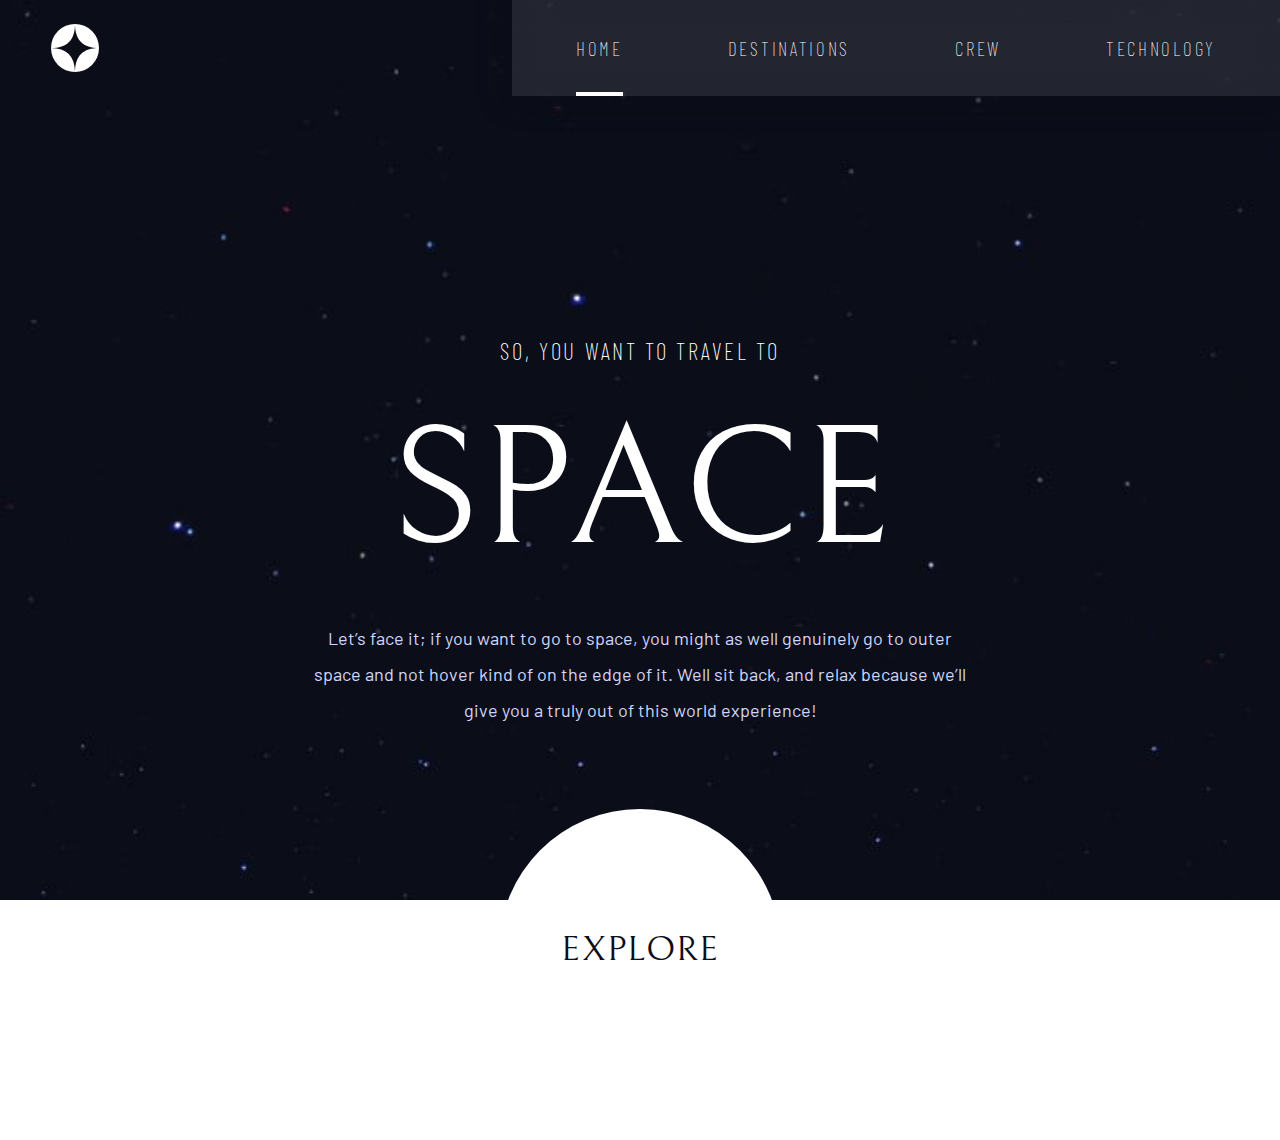
==== index.html @ 18104a9a "Completed project preview 1 commit" ====
<!DOCTYPE html>
<html lang="en" dir="ltr">
  <head>
    <meta charset="utf-8">
    <meta name="viewport" content="width=device-width, initial-scale=1.0">
    <link rel="icon" type="image/png" sizes="32x32" href="./assets/favicon-32x32.png">

    <title>Frontend Mentor | Space tourism website</title>
    <link rel="stylesheet" href="./css/stylesindexnavigation.css">
    <link rel="stylesheet" href="./css/stylesindexbody.css">

    <link rel="preconnect" href="https://fonts.googleapis.com">
    <link rel="preconnect" href="https://fonts.gstatic.com" crossorigin>
    <link href="https://fonts.googleapis.com/css2?family=Barlow&family=Barlow+Condensed:wght@200;400&family=Bellefair&display=swap" rel="stylesheet">

  </head>
  <body>

    <!-- This is header portion -->
    <img class="imgbrand" src="./assets/shared/logo.svg" alt="Logo">
    <input id="checking" type="checkbox" checked="checked">
    <label for="checking" class="btn-ham"><img src="./assets/shared/icon-hamburger.svg" alt=""> </label>
    <label for="checking" class="btn-close"><img src="./assets/shared/icon-close.svg" alt=""> </label>
    <div class="sidebar">
      <a class=" pointers " href="./html/technology-vehicle.html"><p><span class="count-nav">03</span> TECHNOLOGY</p></a>
      <a class=" pointers" href="./html/crew-pilot.html"><p><span class="count-nav">02</span> CREW</p></a>
      <a class=" pointers" href="./html/destination-moon.html"><p><span class="count-nav">01</span> DESTINATIONS</p></a>
      <a class=" pointers active" href="./index.html"><p><span class="count-nav">00</span> HOME</p></a>
    </div>
    <hr class="accent">
    <!-- ---------------------- -->

    <!-- This is body -->
    <div id="mainbody">
    <div class="row">
      <div class="one-side">
        <div class="text-container">
            <h4 class="sub-heading">So, you want to travel to</h4>
            <h1 class="heading">SPACE</h1>
            <p class="description">Let’s face it; if you want to go to space, you might as well genuinely go to
            outer space and not hover kind of on the edge of it. Well sit back, and relax
            because we’ll give you a truly out of this world experience!</p>
        </div>
      </div>
      <div class="other-side">
        <div class="btnspace">
          <p class="bigbtn"> <a href="./html/destination-moon.html">Explore</a></p>
        </div>
      </div>
    </div>
  </div>
  <!-- ---------------------- -->

  </body>
</html>
---- css/stylesindexnavigation.css ----
body, html {
    font-size: 100%;
    margin: 0;
    font-family: 'Barlow Condensed', sans-serif;
}

.accent{
    display: none;
    position: absolute;
    top: calc(3vw + 3vw - 1px);                 /* calc (0.5*height of sidebar + top position distance of sidebar - half the height of accent line) */
    left: 11vw;
    right: 55vw;
    border: 0;
    border-top: 2px solid white;
    opacity: 0.25;
    margin: 0;
}

.sidebar::before {
    content: '';
    position: absolute;
    top: 0;
    bottom: 0;
    left: 0;
    right: 0;
    margin: 0;
    filter: blur(15px);
    z-index: -1;
}

/* -------------NOTE - The values of em and rem are getting 
                                        influenced by the html font-size
                                                         declared in the other css stylesheet in the same document. */

.sidebar a{
    color: white;
    font-size: 1em;
    text-decoration: none;
    font-style: normal;
    font-weight: 100;
    letter-spacing: 2.7px;
    display: flex;
    align-items: center;
  }

.imgbrand {
    min-height: 48px; min-width: 48px;
    height: 3vw; width: 3vw;
}

span{
    font-weight: 700;
}
  /*  */

/* HiDPI screens */
@media all and (min-width: 1440px) {

    html,body    {
        font-size: 1vw;
    }

    body, .sidebar::before {
        background-image: url(../assets/home/background-home-desktop.jpg);
        background-attachment: fixed;
        background-size: cover;
    }

    .sidebar::before {
        margin: -30px -30px;
    }

    .sidebar {
        min-height: 96px;
        height: 6vw;
        width: 57vw;
        background-color: rgb(255, 255, 255);
        background-color: rgba(255, 255, 255, 0.1);
        display: flex;
        flex-direction: row-reverse;
        position: absolute;
        right: 0; top: 3vw;
        transition: visibility .5s;
        justify-content: space-between;
        align-items: center;
        overflow: hidden;
    }

    input[type="checkbox"] {
        display: none;
    }
    label {
        display: none;
    }

    .sidebar a:nth-last-child(1) {
        margin-left: 8vw;
    }
    
    .sidebar a:first-child {
        margin-right: 8vw;
    }

    .imgbrand {
        position: absolute;
        left: 3.5vw; top: calc(3vw + 3vw - 1.5vw);
    }

    .accent {
        display: block;
    }
    @media all and (max-width: 1600px) {
        .accent{ 
            top: calc(48px + 3vw);          /* calc (min_height of sidebar + top position distance of sidebar - half the height of accent line) */
        }
        .imgbrand {
            top: calc(48px + 3vw - 24px);
        }
    }
    .active::after { 
        position: absolute;
        left: 0; bottom: 0; right: 0;
        content: '';
        border: solid 0.2vw white;
    }
    
    .pointers:hover::after{
        position: absolute;
        left: 0; bottom: 0; right: 0;
        content: '';
        border: solid 0.2vw white;
    }
    .pointers{
        position: relative;
        height: 100%;
    }

}

/* Tablet and small laptops */
@media all and (min-width: 768px) and (max-width: 1439px) {

    html,body {
        font-size: 100%;
    }

    body, .sidebar::before {
      background-image: url(../assets/home/background-home-tablet.jpg);
      background-attachment: fixed;
      background-size: cover;
    }
    .sidebar {
        min-height: 96px;
        height: 10vh;
        width: 60%;
        background-color: rgb(255, 255, 255);
        background-color: rgba(255, 255, 255, 0.1);
        display: flex;
        flex-direction: row-reverse;
        position: absolute;
        right: 0;
        transition: width .1s, visibility .5s;
        justify-content: space-between;
        align-items: center;
        top: 0;
    }
    
    span {
        display: none;
    }
    
    input[type="checkbox"] {   
        display: none;}
    
    label {
        display: none;
    }
    .sidebar a:nth-last-child(1) {
        margin-left: 5vw;
        /* box-sizing: border-box; */
    }
    
    .sidebar a:first-child {
        margin-right: 5vw;
    }
    .imgbrand {
        position: absolute;
        left: 4vw; top: calc(5vh - 2.5vh);
    }  
    @media all and (height< 980px) {
        .imgbrand{
            top: 24px;
        }
    }
    .active::after { 
        position: absolute;
        left: 0; bottom: 0; right: 0;
        content: '';
        border: solid 0.3vh white;
    }
    .pointers{
        position: relative;
        height: 100%;
    }

}

 /* Phone screens */ 
 @media all and (min-width: 200px) and (max-width: 767px) {
    
    html, body{
        font-size: 16px;
    }
    
    body, .sidebar::before {
        background-image: url(../assets/home/background-home-mobile.jpg);
        background-attachment: fixed;
        background-size: cover;
    }

    .sidebar::before {
        margin-left: -30px;
    }

    label{
        position: absolute;
        right: 24px; top: 33px;
        z-index: 1005;
    }

    .sidebar{
        min-height: 350px;
        /* height: 100%; */
        width: 218px;
        background-color: rgb(255, 255, 255);
        background-color: rgba(255, 255, 255, 0.1);
        display: flex;
        flex-direction: column-reverse;
        text-align: left;
        position: absolute;
        right: 0; top: 0; bottom: 0;
        transition: width .5s, visibility .5s;
        padding-top: 80px;
        padding-left: 32px;
        justify-content: flex-end;
        overflow-x: hidden;
    }

    input[type="checkbox"] {display: none;}

    input[type="checkbox"]:checked ~ .sidebar{
      width: 0;
      overflow-x: hidden;
      visibility: collapse;
    }
  
    input[type="checkbox"]:checked ~ .btn-close{
      display: none;
    }
    input[type="checkbox"]:checked ~ #mainbody {
        z-index: 20;
    }
  
    input[type="checkbox"]:not(:checked) ~ .btn-ham{
      display: none;
    }

    .imgbrand {
        position: relative;
        min-height: 40px; min-width: 40px;
        height:40px; width: 40px;
        left: 24px; top: 24px;
    }
    .pointers p {
        position: relative;
        width: 100%;
        /* height: 100%; */
    }
    .active p::after { 
        position: absolute;
        top: 0; bottom: 0; right: 0;
        content: '';
        border: solid 0.2vw white;
    }
}
---- css/stylesindexbody.css ----
#mainbody {
    position: relative;
    margin-top: 5vw;
    color: white;
    text-align: center;
    padding: 50px 11vw 50px;
    display: block;
    justify-content: center;
  }

  .row {
    min-width: 327px;
    width: 80vw;
    display: flex;
    column-gap: 15vw;
  }

  #mainbody h1 {
    font-family: 'Bellefair', serif;
    font-size: 6rem;
    font-weight: normal;
    line-height: 1.5rem;
  }

  #mainbody h4 {
    font-weight: 200;
    font-size: 1.2rem;
    text-transform: uppercase;
    letter-spacing: 2.7px;
  }

  .description {
    font-family: 'Barlow', sans-serif;
    font-size: 0.9375rem;
    margin: 0;
    color: #D0D6F9;
    line-height: 1.8;
  }

  .other-side{
    display: flex;
    justify-content: center;
  }

  .bigbtn {
    display: flex;
    justify-content: center;
    align-items: center;
    min-height: 150px ; min-width: 150px;
    height: 12vmax; width: 12vmax;
    border-radius: 50%;
    background-color: white;
    margin: 0;
  }

  .bigbtn a {
    text-transform: uppercase;
    text-decoration: none;
    color: #0B0D17;
    font-family: 'Bellefair', serif;
    font-style: normal;
    font-weight: normal;
    font-size: 1.25rem;
    letter-spacing: 1.25px;
  }

  /* HiDPI screens */
@media all and (min-width: 1439.5px) {
    html {
        font-size: 1vw;       /* DONOT TOUCH THESE VALUES */
    }
    .bigbtn {
        height: 19vw; width: 19vw;
    }
    #mainbody {
        margin-top: 15vw;
    }
    .text-container {
      text-align: left;
    }
    #mainbody h1 {      
      font-size: 10rem;
    }
    #mainbody h4 {      
      font-size: 1.9rem;
      letter-spacing: 4.725px;
    }
    .description {
      font-size: 1.1rem;
    }
    .text-container {
      padding-right: 4%;
    }
    .bigbtn a {
      font-size: 2.15rem;
      letter-spacing: 1.25px;
    }
    .other-side{
      display: flex;
      justify-content: unset;
      flex-direction: column-reverse;
      width: 108vw;
      align-items: center;
    }
    .bigbtn:hover {
      box-shadow: 0 0 0 4vw rgba(255,255,255,0.2);
    }
}

/* Tablet and small laptops */
@media all and (min-width: 768px) and (max-width: 1439px) {
    html {
        font-size: 1.5vmax;     /* DONOT TOUCH THESE VALUES */
    }
    #mainbody {
        margin-top: 20vw;
        margin: inherit auto 60px;
    }
    .bigbtn {
        height: 22vmax; width: 22vmax;
    }
    .bigbtn a {
        font-size: 1.85rem;
    }
    #mainbody h1 {
        font-size: 8.8rem;
    }
    .row {
        width: 52vw;
        display: block;
        margin: 0 auto;
    }
    .description {
        line-height: 2;
        margin-bottom: 81px;
    }
}

 /* Phone screens */ 
 @media all and (min-width: 200px) and (max-width: 767px) { 
    #mainbody {
        z-index: -2;
        margin-top: 12vw;
        padding-left: 1vw; padding-right: 1vw;
    }
    .bigbtn {
      height: 20vh; width: 20vh;
    }
    .row {
      display: block;
      margin: 0 auto;
    }
    .description {
      line-height: 2;
      margin-bottom: 81px;
    }
 }
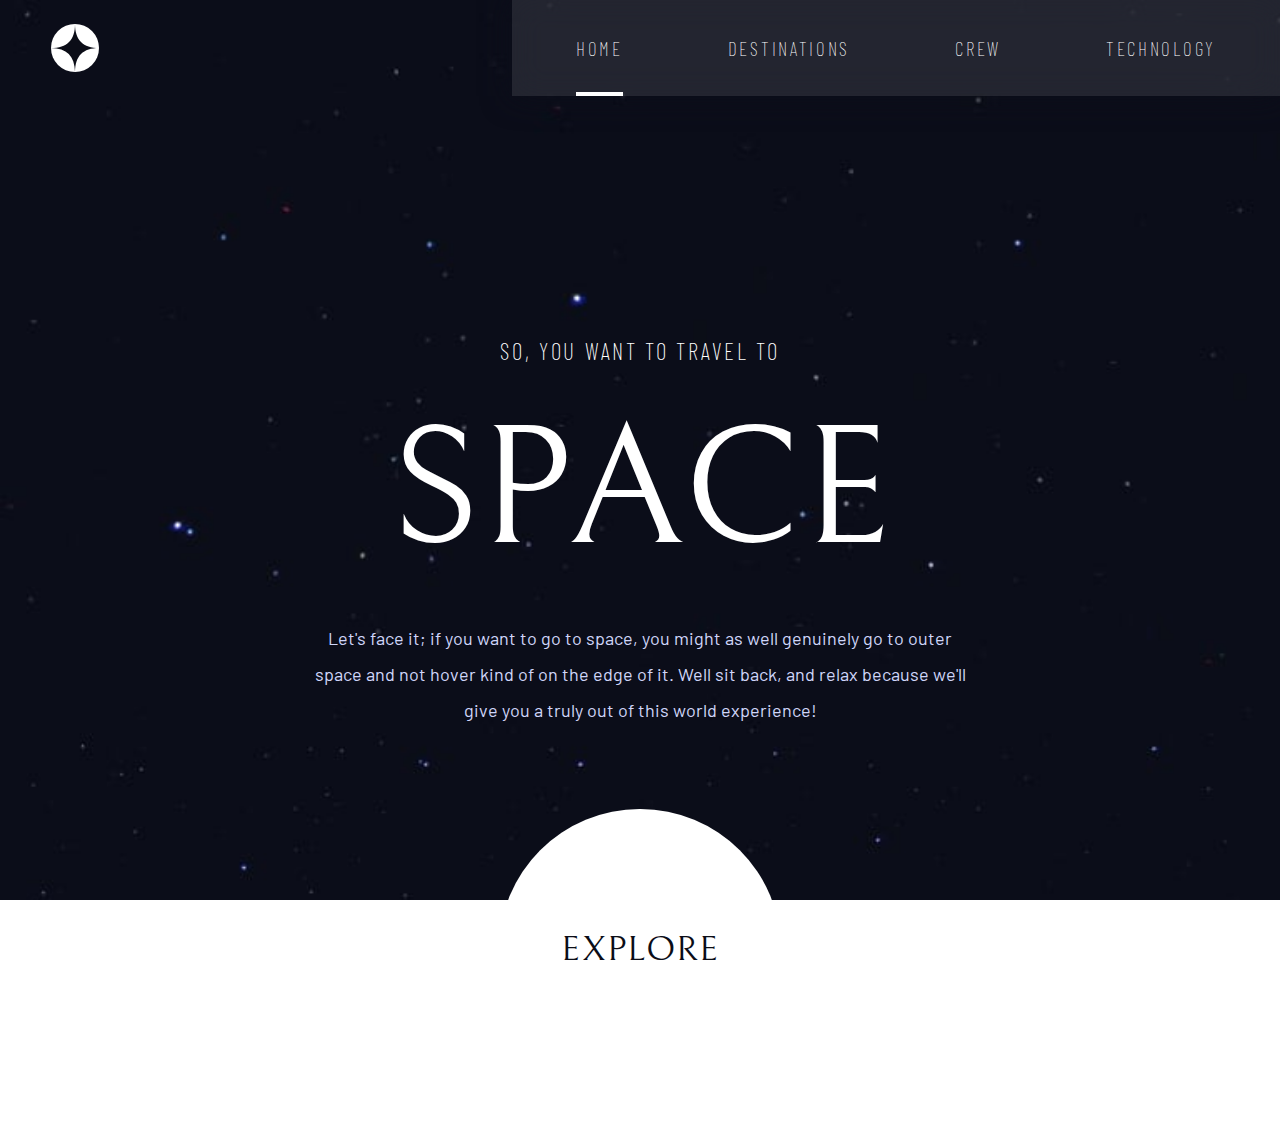
==== commit ead93736: "Changes in the document title to reflect the current page more clearly" ====
--- a/index.html
+++ b/index.html
@@ -5,7 +5,7 @@
     <meta name="viewport" content="width=device-width, initial-scale=1.0">
     <link rel="icon" type="image/png" sizes="32x32" href="./assets/favicon-32x32.png">
 
-    <title>Frontend Mentor | Space tourism website</title>
+    <title>Space tourism website</title>
     <link rel="stylesheet" href="./css/stylesindexnavigation.css">
     <link rel="stylesheet" href="./css/stylesindexbody.css">
 
@@ -37,9 +37,9 @@
         <div class="text-container">
             <h4 class="sub-heading">So, you want to travel to</h4>
             <h1 class="heading">SPACE</h1>
-            <p class="description">Let’s face it; if you want to go to space, you might as well genuinely go to
+            <p class="description">Let's face it; if you want to go to space, you might as well genuinely go to
             outer space and not hover kind of on the edge of it. Well sit back, and relax
-            because we’ll give you a truly out of this world experience!</p>
+            because we'll give you a truly out of this world experience!</p>
         </div>
       </div>
       <div class="other-side">
